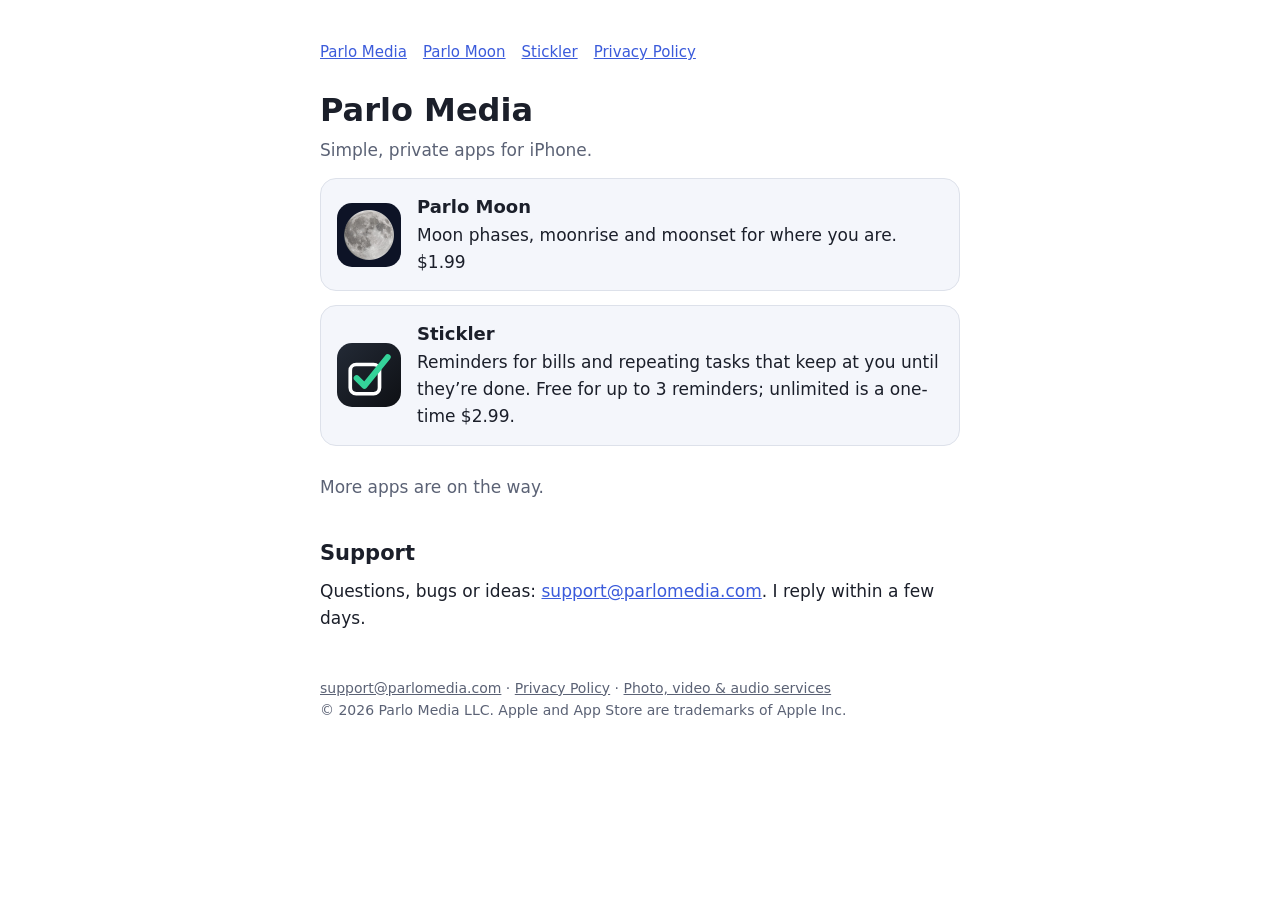
==== index.html @ 004aab16 "Stickler card: free for 3, unlimited $2.99" ====
<!doctype html><html lang="en"><head><meta charset="utf-8"><meta name="viewport" content="width=device-width,initial-scale=1"><title>Parlo Media | Apps for iPhone</title><meta name="description" content="Simple, private apps for iPhone from Parlo Media."><link rel="icon" href="/favicon-32.png"><link rel="apple-touch-icon" href="/apple-touch-icon.png"><link rel="manifest" href="/site.webmanifest"><style>:root{color-scheme:light dark;--bg:#fff;--fg:#1b1f2a;--mu:#5b6275;--ln:#dde1ea;--ac:#3b5bdb;--card:#f4f6fb}@media(prefers-color-scheme:dark){:root{--bg:#0c1020;--fg:#e8ebf5;--mu:#9aa3bd;--ln:#252c45;--ac:#8fa6ff;--card:#141a30}}
*{box-sizing:border-box}body{margin:0;background:var(--bg);color:var(--fg);font:17px/1.6 -apple-system,system-ui,sans-serif}main{max-width:680px;margin:0 auto;padding:40px 20px 64px}
h1{font-size:32px;line-height:1.15;margin:0 0 6px}h2{font-size:21px;margin:36px 0 6px}p,li{margin:8px 0}.mu{color:var(--mu)}a{color:var(--ac)}
nav{margin-bottom:28px;font-size:15px}nav a{margin-right:16px}
.hero{display:flex;gap:18px;align-items:center;margin-bottom:18px}.hero img{width:88px;height:88px;border-radius:20px;flex:none}
.btn{display:inline-block;margin:10px 0;padding:12px 18px;border-radius:12px;background:var(--card);border:1px solid var(--ln);color:var(--mu);font-size:16px}
.grid{display:grid;grid-template-columns:1fr 1fr;gap:12px;margin:14px 0}.grid div{background:var(--card);border:1px solid var(--ln);border-radius:14px;padding:12px 14px;font-size:15.5px}.grid b{display:block;font-size:16px;margin-bottom:2px}
.card{display:flex;gap:16px;align-items:center;background:var(--card);border:1px solid var(--ln);border-radius:16px;padding:14px 16px;margin:14px 0;color:inherit;text-decoration:none}.card img{width:64px;height:64px;border-radius:15px;flex:none}.card b{font-size:18px;display:block}.card .ph{width:64px;height:64px;border-radius:15px;flex:none;background:var(--ln)}
@media(max-width:520px){.grid{grid-template-columns:1fr}.hero{flex-direction:column;align-items:flex-start}}
details{border-top:1px solid var(--ln);padding:10px 0}summary{cursor:pointer;font-weight:600}footer{margin-top:44px;font-size:14px;color:var(--mu)}footer a{color:var(--mu)}</style></head><body><main>
<nav><a href="/">Parlo Media</a><a href="/parlomoon/">Parlo Moon</a><a href="/stickler/">Stickler</a><a href="/privacy/">Privacy Policy</a></nav>
<h1>Parlo Media</h1><p class="mu">Simple, private apps for iPhone.</p>
<a class="card" href="/parlomoon/"><img src="/parlomoon/icon.png" alt="Parlo Moon app icon"><div><b>Parlo Moon</b>Moon phases, moonrise and moonset for where you are. $1.99</div></a>
<a class="card" href="/stickler/"><img src="/stickler/icon.svg" alt="Stickler app icon"><div><b>Stickler</b>Reminders for bills and repeating tasks that keep at you until they&rsquo;re done. Free for up to 3 reminders; unlimited is a one-time $2.99.</div></a>
<p class="mu" style="margin-top:28px">More apps are on the way.</p>
<h2 id="support">Support</h2><p>Questions, bugs or ideas: <a href="mailto:support@parlomedia.com">support@parlomedia.com</a>. I reply within a few days.</p>
<footer><a href="mailto:support@parlomedia.com">support@parlomedia.com</a> &middot; <a href="/privacy/">Privacy Policy</a> &middot; <a href="https://services.parlomedia.com/">Photo, video &amp; audio services</a><br>&copy; 2026 Parlo Media LLC. Apple and App Store are trademarks of Apple Inc.</footer></main></body></html>
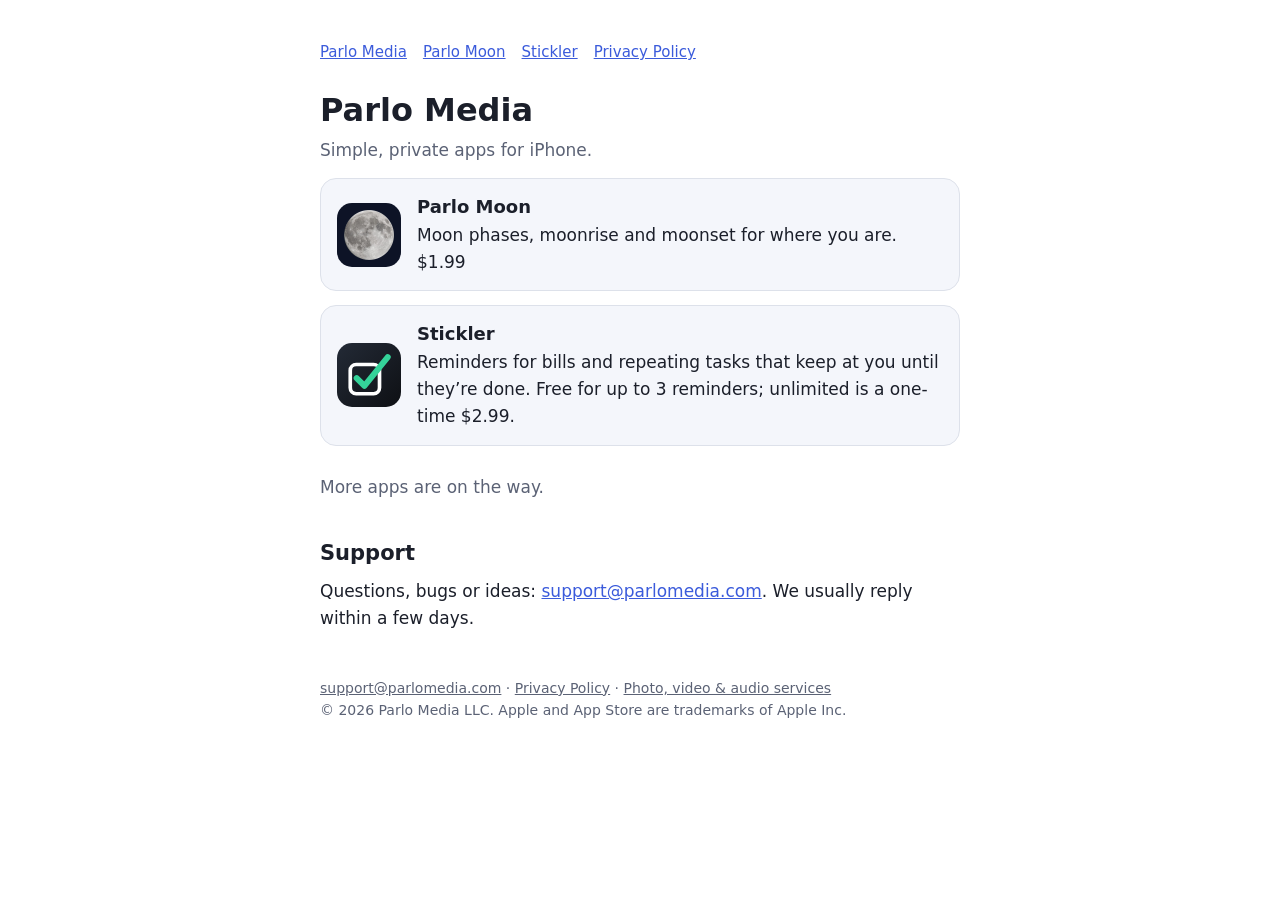
==== commit 418d814c: "Support line: We usually reply within a few days Updated response time information in support sectio" ====
--- a/index.html
+++ b/index.html
@@ -13,5 +13,5 @@
 <a class="card" href="/parlomoon/"><img src="/parlomoon/icon.png" alt="Parlo Moon app icon"><div><b>Parlo Moon</b>Moon phases, moonrise and moonset for where you are. $1.99</div></a>
 <a class="card" href="/stickler/"><img src="/stickler/icon.svg" alt="Stickler app icon"><div><b>Stickler</b>Reminders for bills and repeating tasks that keep at you until they&rsquo;re done. Free for up to 3 reminders; unlimited is a one-time $2.99.</div></a>
 <p class="mu" style="margin-top:28px">More apps are on the way.</p>
-<h2 id="support">Support</h2><p>Questions, bugs or ideas: <a href="mailto:support@parlomedia.com">support@parlomedia.com</a>. I reply within a few days.</p>
+<h2 id="support">Support</h2><p>Questions, bugs or ideas: <a href="mailto:support@parlomedia.com">support@parlomedia.com</a>. We usually reply within a few days.</p>
 <footer><a href="mailto:support@parlomedia.com">support@parlomedia.com</a> &middot; <a href="/privacy/">Privacy Policy</a> &middot; <a href="https://services.parlomedia.com/">Photo, video &amp; audio services</a><br>&copy; 2026 Parlo Media LLC. Apple and App Store are trademarks of Apple Inc.</footer></main></body></html>
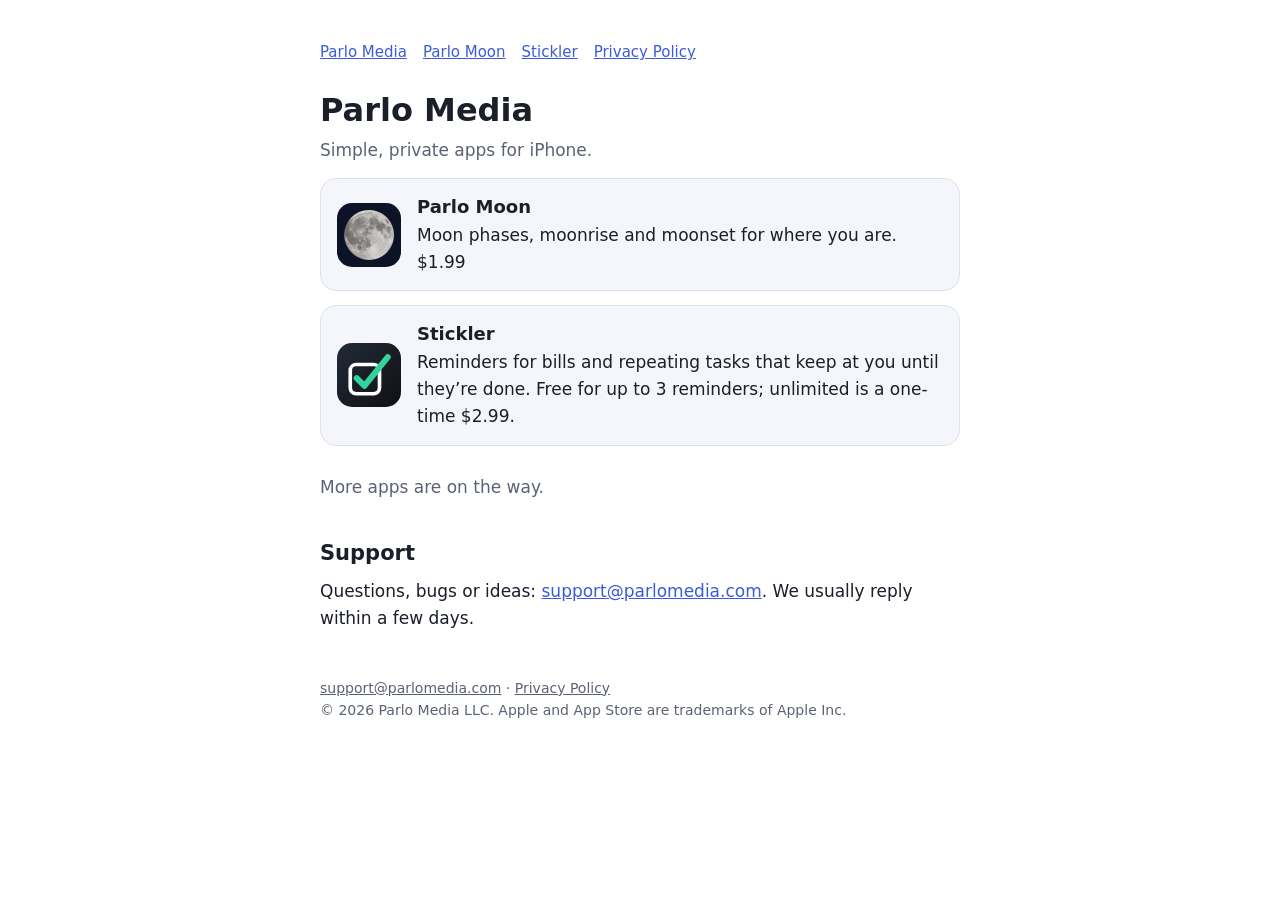
==== commit ba44f312: "Remove services link from footer" ====
--- a/index.html
+++ b/index.html
@@ -14,4 +14,4 @@
 <a class="card" href="/stickler/"><img src="/stickler/icon.svg" alt="Stickler app icon"><div><b>Stickler</b>Reminders for bills and repeating tasks that keep at you until they&rsquo;re done. Free for up to 3 reminders; unlimited is a one-time $2.99.</div></a>
 <p class="mu" style="margin-top:28px">More apps are on the way.</p>
 <h2 id="support">Support</h2><p>Questions, bugs or ideas: <a href="mailto:support@parlomedia.com">support@parlomedia.com</a>. We usually reply within a few days.</p>
-<footer><a href="mailto:support@parlomedia.com">support@parlomedia.com</a> &middot; <a href="/privacy/">Privacy Policy</a> &middot; <a href="https://services.parlomedia.com/">Photo, video &amp; audio services</a><br>&copy; 2026 Parlo Media LLC. Apple and App Store are trademarks of Apple Inc.</footer></main></body></html>
+<footer><a href="mailto:support@parlomedia.com">support@parlomedia.com</a> &middot; <a href="/privacy/">Privacy Policy</a><br>&copy; 2026 Parlo Media LLC. Apple and App Store are trademarks of Apple Inc.</footer></main></body></html>
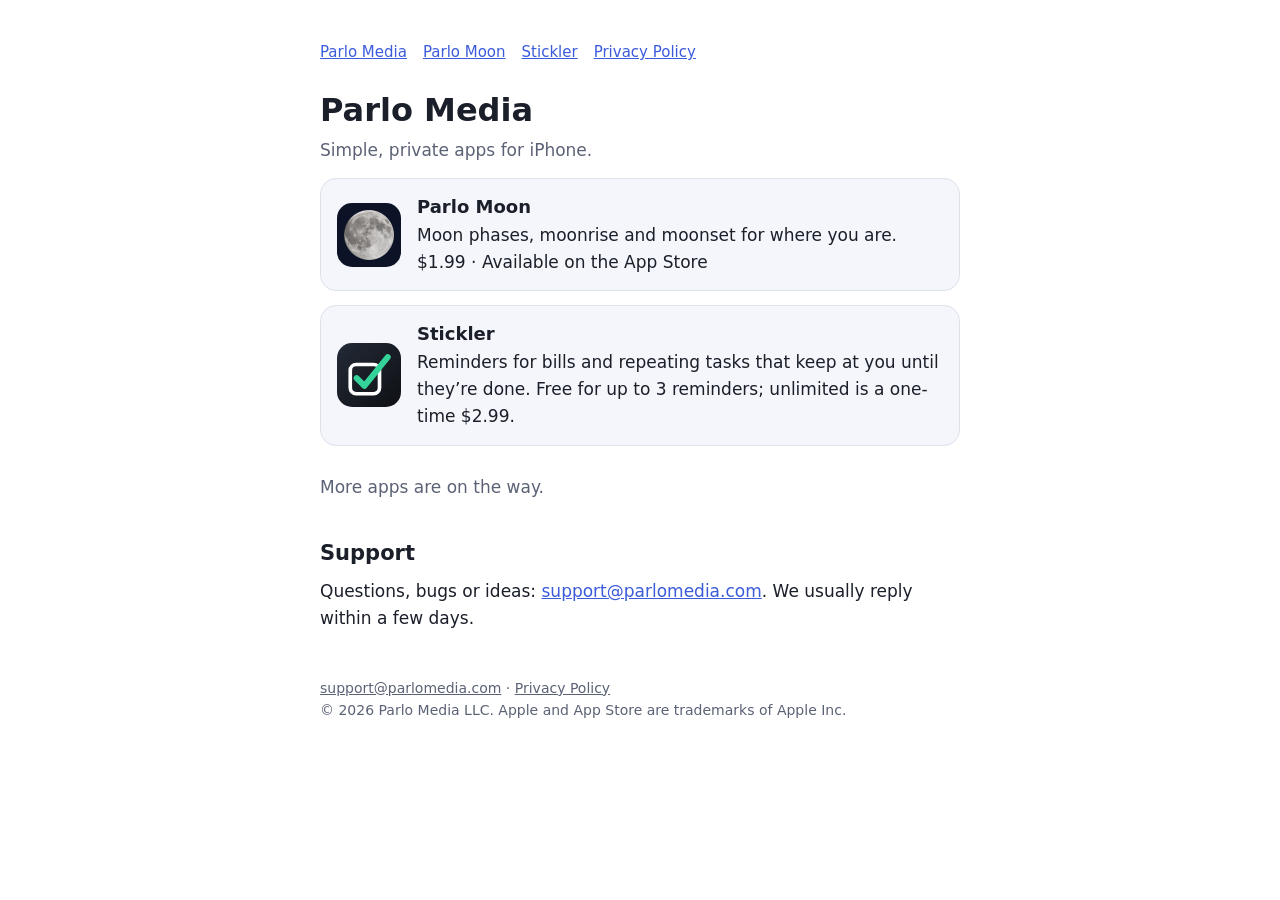
==== commit 258a9d9f: "Parlo Moon is on the App Store: add download link Co-Authored-By: Claude Sonnet 5.5 <noreply@anthrop" ====
--- a/index.html
+++ b/index.html
@@ -10,7 +10,7 @@
 details{border-top:1px solid var(--ln);padding:10px 0}summary{cursor:pointer;font-weight:600}footer{margin-top:44px;font-size:14px;color:var(--mu)}footer a{color:var(--mu)}</style></head><body><main>
 <nav><a href="/">Parlo Media</a><a href="/parlomoon/">Parlo Moon</a><a href="/stickler/">Stickler</a><a href="/privacy/">Privacy Policy</a></nav>
 <h1>Parlo Media</h1><p class="mu">Simple, private apps for iPhone.</p>
-<a class="card" href="/parlomoon/"><img src="/parlomoon/icon.png" alt="Parlo Moon app icon"><div><b>Parlo Moon</b>Moon phases, moonrise and moonset for where you are. $1.99</div></a>
+<a class="card" href="/parlomoon/"><img src="/parlomoon/icon.png" alt="Parlo Moon app icon"><div><b>Parlo Moon</b>Moon phases, moonrise and moonset for where you are. $1.99 &middot; Available on the App Store</div></a>
 <a class="card" href="/stickler/"><img src="/stickler/icon.svg" alt="Stickler app icon"><div><b>Stickler</b>Reminders for bills and repeating tasks that keep at you until they&rsquo;re done. Free for up to 3 reminders; unlimited is a one-time $2.99.</div></a>
 <p class="mu" style="margin-top:28px">More apps are on the way.</p>
 <h2 id="support">Support</h2><p>Questions, bugs or ideas: <a href="mailto:support@parlomedia.com">support@parlomedia.com</a>. We usually reply within a few days.</p>
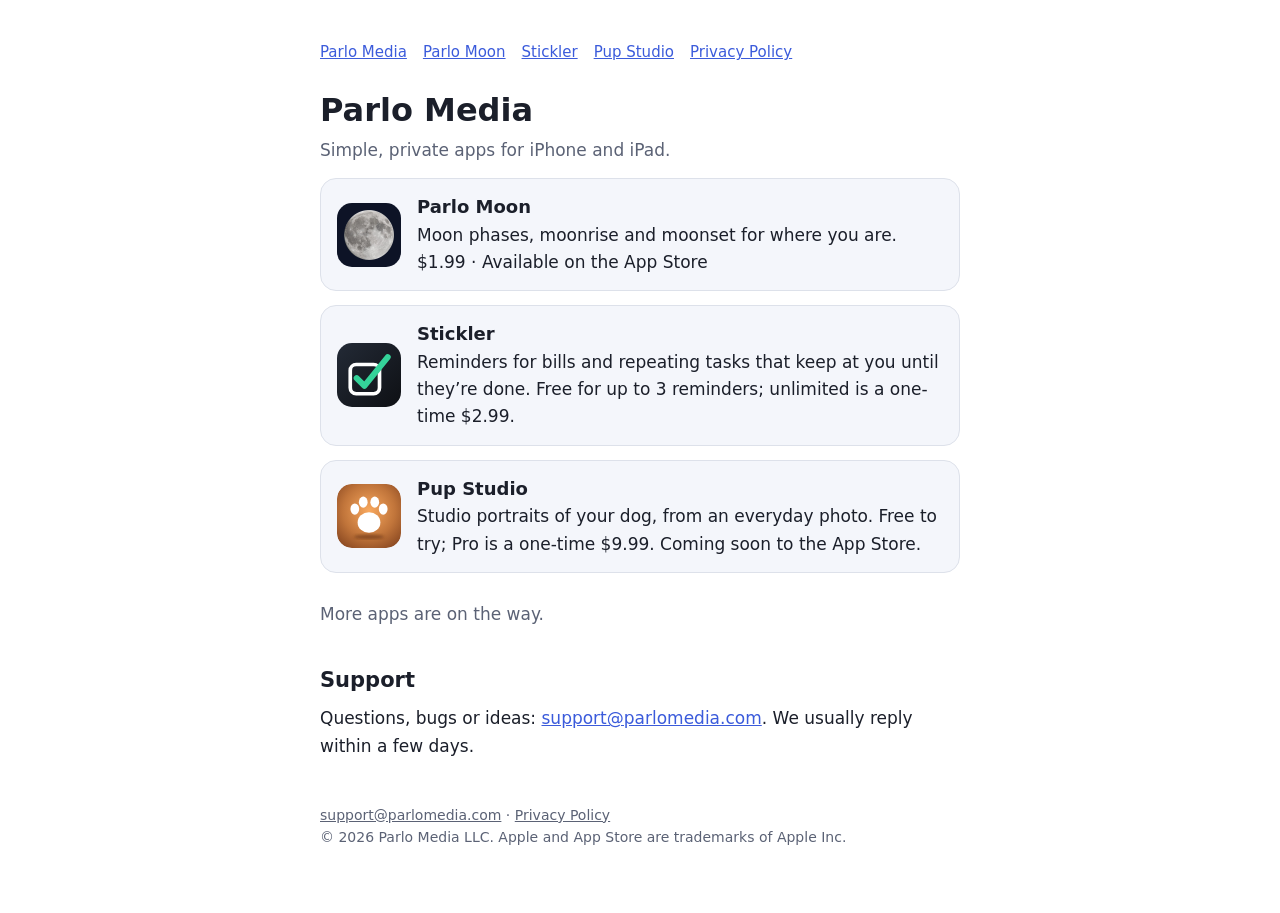
==== commit bed0f513: "Add Pup Studio to home page" ====
--- a/index.html
+++ b/index.html
@@ -8,10 +8,11 @@
 .card{display:flex;gap:16px;align-items:center;background:var(--card);border:1px solid var(--ln);border-radius:16px;padding:14px 16px;margin:14px 0;color:inherit;text-decoration:none}.card img{width:64px;height:64px;border-radius:15px;flex:none}.card b{font-size:18px;display:block}.card .ph{width:64px;height:64px;border-radius:15px;flex:none;background:var(--ln)}
 @media(max-width:520px){.grid{grid-template-columns:1fr}.hero{flex-direction:column;align-items:flex-start}}
 details{border-top:1px solid var(--ln);padding:10px 0}summary{cursor:pointer;font-weight:600}footer{margin-top:44px;font-size:14px;color:var(--mu)}footer a{color:var(--mu)}</style></head><body><main>
-<nav><a href="/">Parlo Media</a><a href="/parlomoon/">Parlo Moon</a><a href="/stickler/">Stickler</a><a href="/privacy/">Privacy Policy</a></nav>
-<h1>Parlo Media</h1><p class="mu">Simple, private apps for iPhone.</p>
+<nav><a href="/">Parlo Media</a><a href="/parlomoon/">Parlo Moon</a><a href="/stickler/">Stickler</a><a href="/pupstudio/">Pup Studio</a><a href="/privacy/">Privacy Policy</a></nav>
+<h1>Parlo Media</h1><p class="mu">Simple, private apps for iPhone and iPad.</p>
 <a class="card" href="/parlomoon/"><img src="/parlomoon/icon.png" alt="Parlo Moon app icon"><div><b>Parlo Moon</b>Moon phases, moonrise and moonset for where you are. $1.99 &middot; Available on the App Store</div></a>
 <a class="card" href="/stickler/"><img src="/stickler/icon.svg" alt="Stickler app icon"><div><b>Stickler</b>Reminders for bills and repeating tasks that keep at you until they&rsquo;re done. Free for up to 3 reminders; unlimited is a one-time $2.99.</div></a>
+<a class="card" href="/pupstudio/"><img src="/pupstudio/icon.svg" alt="Pup Studio app icon"><div><b>Pup Studio</b>Studio portraits of your dog, from an everyday photo. Free to try; Pro is a one-time $9.99. Coming soon to the App Store.</div></a>
 <p class="mu" style="margin-top:28px">More apps are on the way.</p>
 <h2 id="support">Support</h2><p>Questions, bugs or ideas: <a href="mailto:support@parlomedia.com">support@parlomedia.com</a>. We usually reply within a few days.</p>
 <footer><a href="mailto:support@parlomedia.com">support@parlomedia.com</a> &middot; <a href="/privacy/">Privacy Policy</a><br>&copy; 2026 Parlo Media LLC. Apple and App Store are trademarks of Apple Inc.</footer></main></body></html>
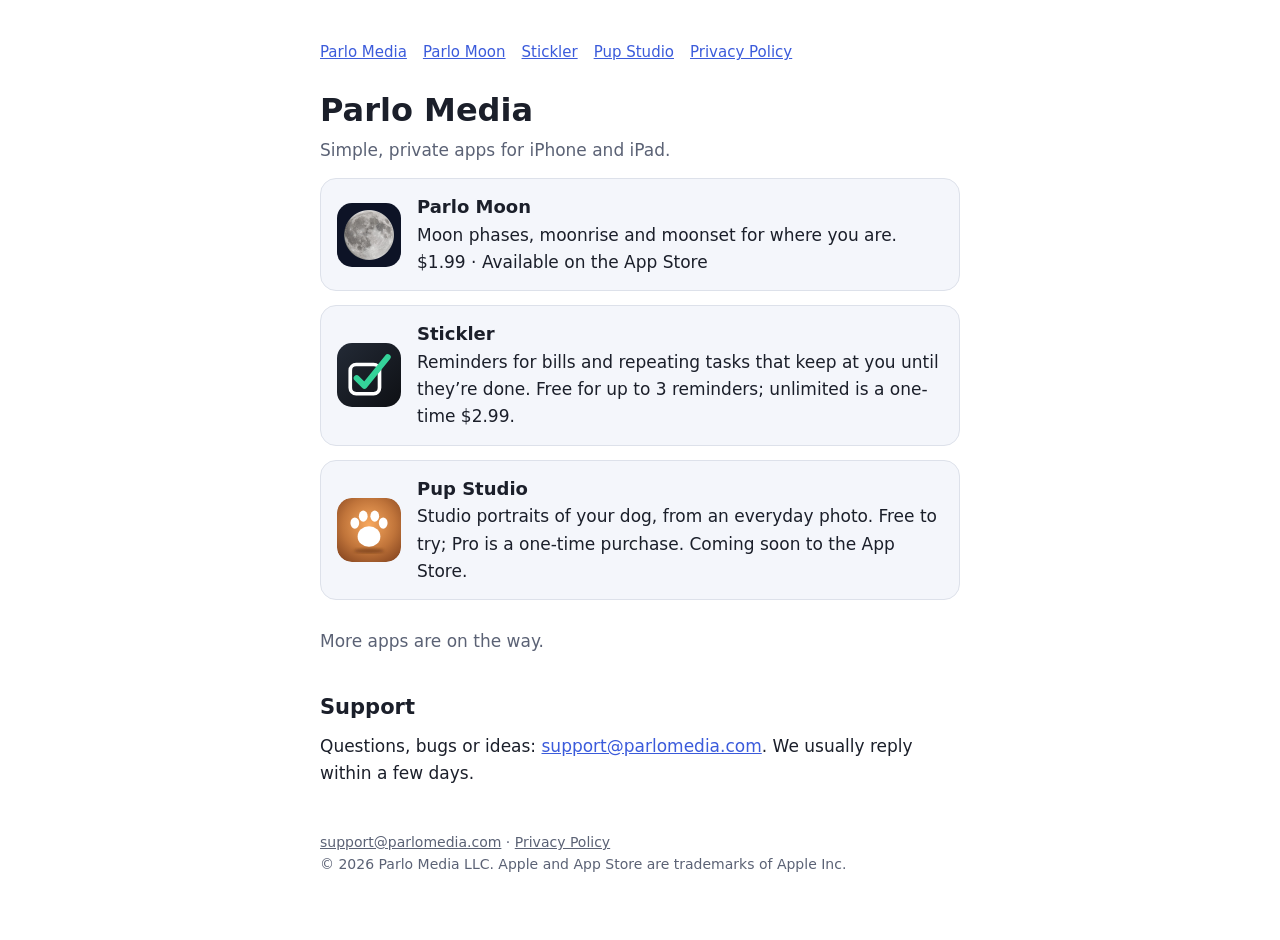
==== commit b13ccae8: "Pup Studio card: no price on site" ====
--- a/index.html
+++ b/index.html
@@ -12,7 +12,7 @@
 <h1>Parlo Media</h1><p class="mu">Simple, private apps for iPhone and iPad.</p>
 <a class="card" href="/parlomoon/"><img src="/parlomoon/icon.png" alt="Parlo Moon app icon"><div><b>Parlo Moon</b>Moon phases, moonrise and moonset for where you are. $1.99 &middot; Available on the App Store</div></a>
 <a class="card" href="/stickler/"><img src="/stickler/icon.svg" alt="Stickler app icon"><div><b>Stickler</b>Reminders for bills and repeating tasks that keep at you until they&rsquo;re done. Free for up to 3 reminders; unlimited is a one-time $2.99.</div></a>
-<a class="card" href="/pupstudio/"><img src="/pupstudio/icon.svg" alt="Pup Studio app icon"><div><b>Pup Studio</b>Studio portraits of your dog, from an everyday photo. Free to try; Pro is a one-time $9.99. Coming soon to the App Store.</div></a>
+<a class="card" href="/pupstudio/"><img src="/pupstudio/icon.svg" alt="Pup Studio app icon"><div><b>Pup Studio</b>Studio portraits of your dog, from an everyday photo. Free to try; Pro is a one-time purchase. Coming soon to the App Store.</div></a>
 <p class="mu" style="margin-top:28px">More apps are on the way.</p>
 <h2 id="support">Support</h2><p>Questions, bugs or ideas: <a href="mailto:support@parlomedia.com">support@parlomedia.com</a>. We usually reply within a few days.</p>
 <footer><a href="mailto:support@parlomedia.com">support@parlomedia.com</a> &middot; <a href="/privacy/">Privacy Policy</a><br>&copy; 2026 Parlo Media LLC. Apple and App Store are trademarks of Apple Inc.</footer></main></body></html>
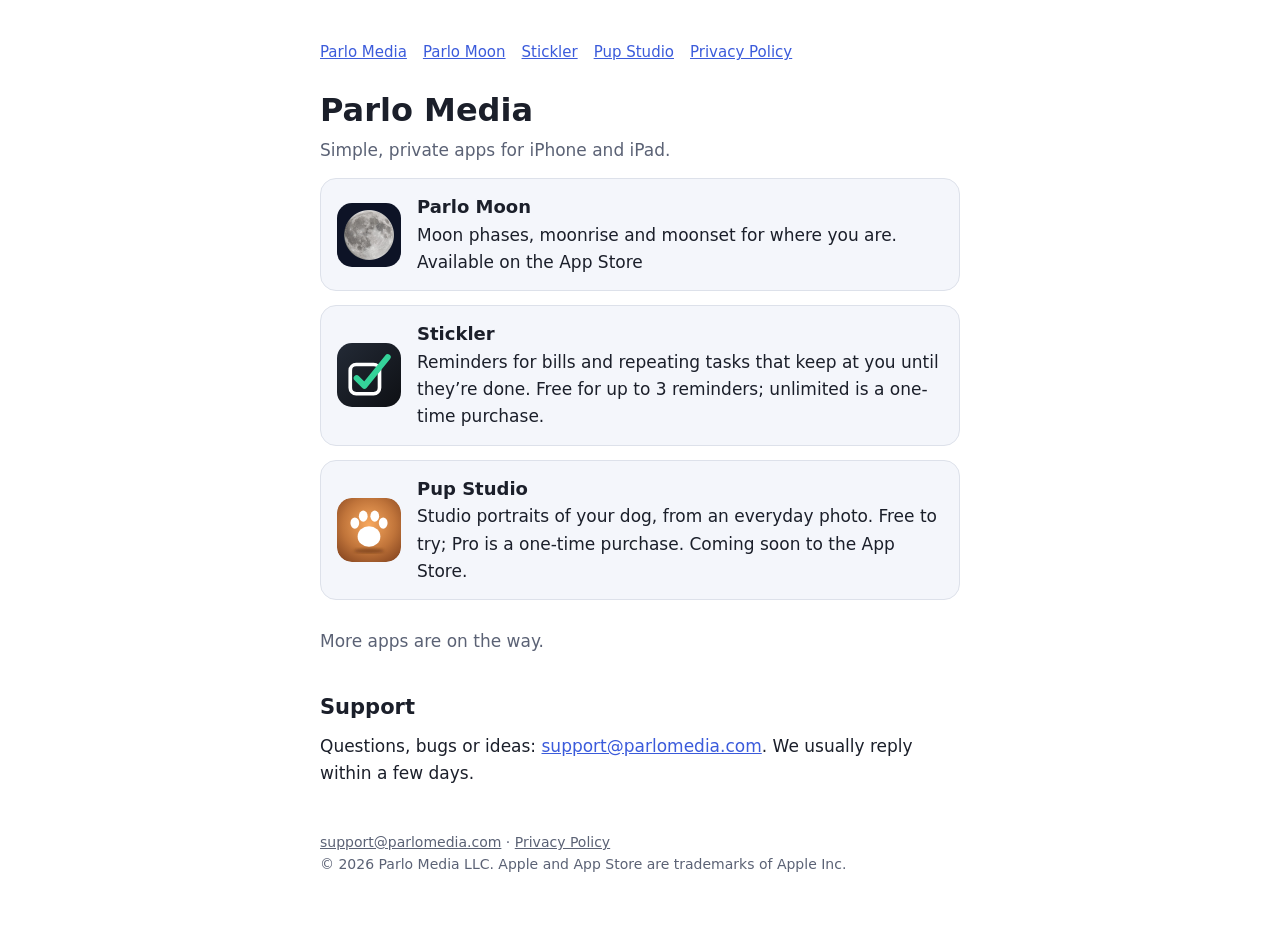
==== commit 085781a3: "Home cards: no prices on site" ====
--- a/index.html
+++ b/index.html
@@ -10,8 +10,8 @@
 details{border-top:1px solid var(--ln);padding:10px 0}summary{cursor:pointer;font-weight:600}footer{margin-top:44px;font-size:14px;color:var(--mu)}footer a{color:var(--mu)}</style></head><body><main>
 <nav><a href="/">Parlo Media</a><a href="/parlomoon/">Parlo Moon</a><a href="/stickler/">Stickler</a><a href="/pupstudio/">Pup Studio</a><a href="/privacy/">Privacy Policy</a></nav>
 <h1>Parlo Media</h1><p class="mu">Simple, private apps for iPhone and iPad.</p>
-<a class="card" href="/parlomoon/"><img src="/parlomoon/icon.png" alt="Parlo Moon app icon"><div><b>Parlo Moon</b>Moon phases, moonrise and moonset for where you are. $1.99 &middot; Available on the App Store</div></a>
-<a class="card" href="/stickler/"><img src="/stickler/icon.svg" alt="Stickler app icon"><div><b>Stickler</b>Reminders for bills and repeating tasks that keep at you until they&rsquo;re done. Free for up to 3 reminders; unlimited is a one-time $2.99.</div></a>
+<a class="card" href="/parlomoon/"><img src="/parlomoon/icon.png" alt="Parlo Moon app icon"><div><b>Parlo Moon</b>Moon phases, moonrise and moonset for where you are. Available on the App Store</div></a>
+<a class="card" href="/stickler/"><img src="/stickler/icon.svg" alt="Stickler app icon"><div><b>Stickler</b>Reminders for bills and repeating tasks that keep at you until they&rsquo;re done. Free for up to 3 reminders; unlimited is a one-time purchase.</div></a>
 <a class="card" href="/pupstudio/"><img src="/pupstudio/icon.svg" alt="Pup Studio app icon"><div><b>Pup Studio</b>Studio portraits of your dog, from an everyday photo. Free to try; Pro is a one-time purchase. Coming soon to the App Store.</div></a>
 <p class="mu" style="margin-top:28px">More apps are on the way.</p>
 <h2 id="support">Support</h2><p>Questions, bugs or ideas: <a href="mailto:support@parlomedia.com">support@parlomedia.com</a>. We usually reply within a few days.</p>
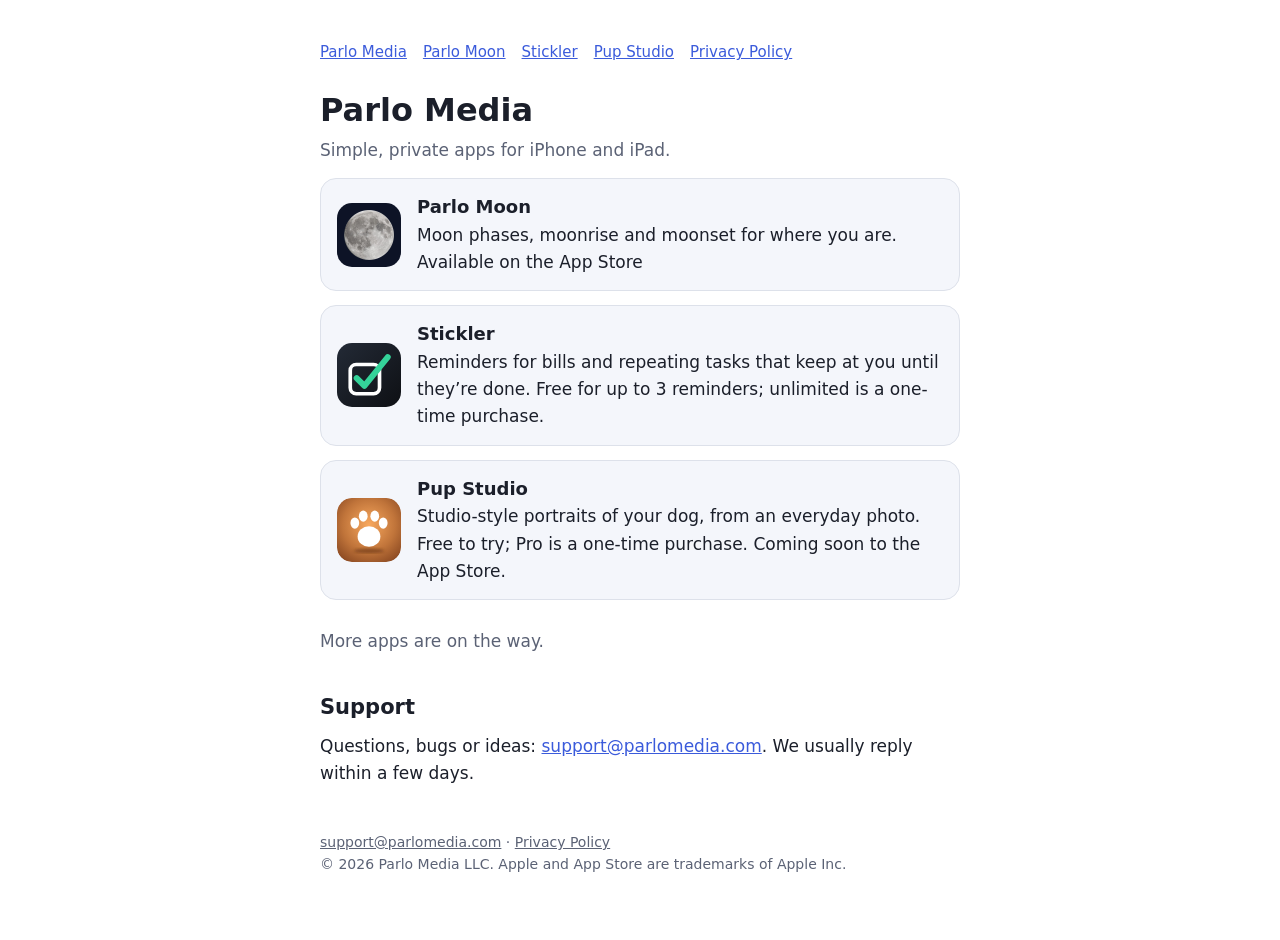
==== commit cb0b189e: "Pup Studio card: studio-style wording" ====
--- a/index.html
+++ b/index.html
@@ -12,7 +12,7 @@
 <h1>Parlo Media</h1><p class="mu">Simple, private apps for iPhone and iPad.</p>
 <a class="card" href="/parlomoon/"><img src="/parlomoon/icon.png" alt="Parlo Moon app icon"><div><b>Parlo Moon</b>Moon phases, moonrise and moonset for where you are. Available on the App Store</div></a>
 <a class="card" href="/stickler/"><img src="/stickler/icon.svg" alt="Stickler app icon"><div><b>Stickler</b>Reminders for bills and repeating tasks that keep at you until they&rsquo;re done. Free for up to 3 reminders; unlimited is a one-time purchase.</div></a>
-<a class="card" href="/pupstudio/"><img src="/pupstudio/icon.svg" alt="Pup Studio app icon"><div><b>Pup Studio</b>Studio portraits of your dog, from an everyday photo. Free to try; Pro is a one-time purchase. Coming soon to the App Store.</div></a>
+<a class="card" href="/pupstudio/"><img src="/pupstudio/icon.svg" alt="Pup Studio app icon"><div><b>Pup Studio</b>Studio-style portraits of your dog, from an everyday photo. Free to try; Pro is a one-time purchase. Coming soon to the App Store.</div></a>
 <p class="mu" style="margin-top:28px">More apps are on the way.</p>
 <h2 id="support">Support</h2><p>Questions, bugs or ideas: <a href="mailto:support@parlomedia.com">support@parlomedia.com</a>. We usually reply within a few days.</p>
 <footer><a href="mailto:support@parlomedia.com">support@parlomedia.com</a> &middot; <a href="/privacy/">Privacy Policy</a><br>&copy; 2026 Parlo Media LLC. Apple and App Store are trademarks of Apple Inc.</footer></main></body></html>
